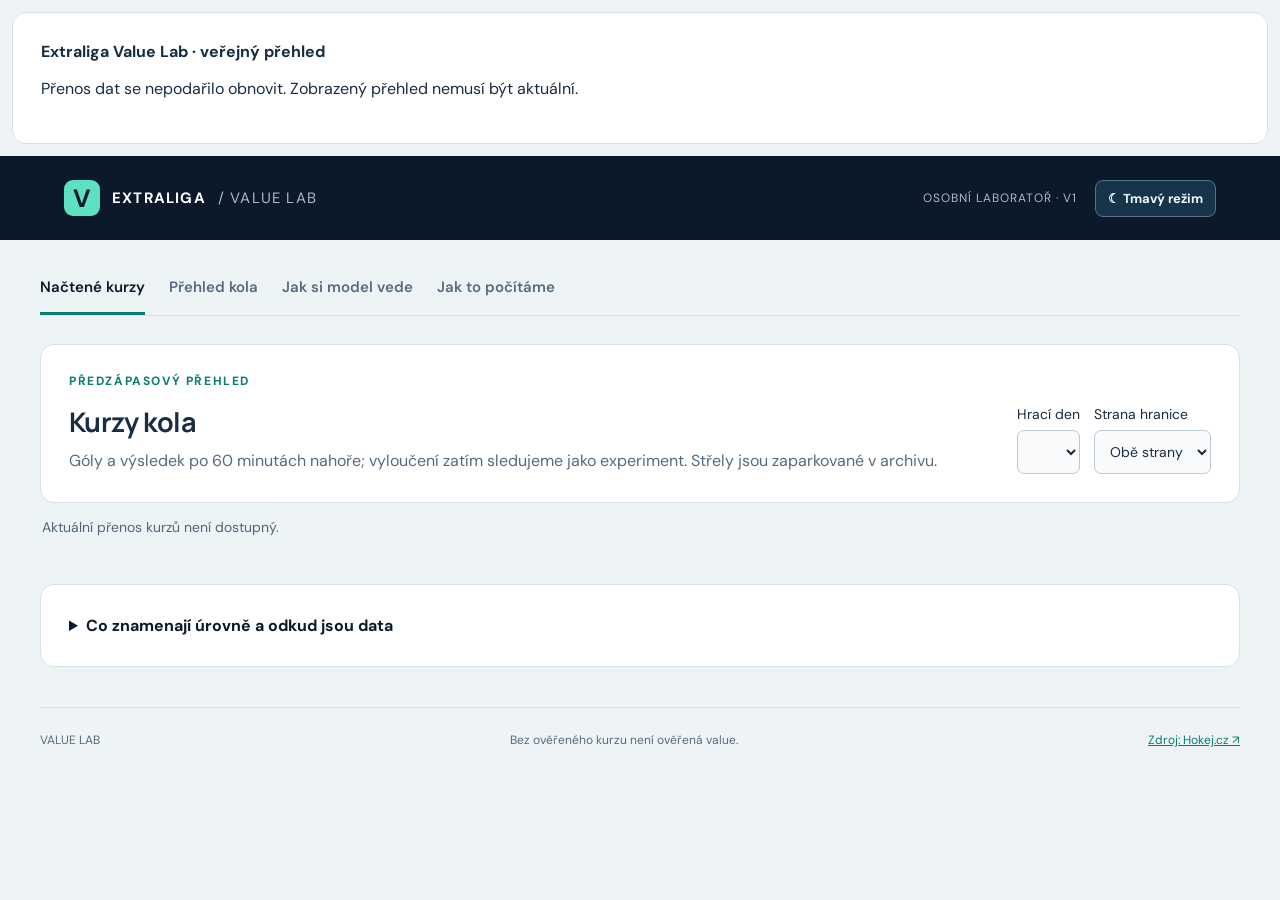
==== site/index.html @ c7c1b8c3 "Publish automatically refreshed read-only Pages app" ====
<!doctype html><html lang="cs"><head><meta charset="utf-8"><meta name="viewport" content="width=device-width,initial-scale=1"><title>Extraliga · Value Lab</title><meta name="description" content="Model pravděpodobností pro extraligu. Férové kurzy, vlastní nabídka Tipsportu a časově oddělené testování."><link rel="icon" type="image/svg+xml" href="data:image/svg+xml,%3Csvg xmlns='http://www.w3.org/2000/svg' viewBox='0 0 32 32'%3E%3Crect width='32' height='32' rx='8' fill='%230b192a'/%3E%3Cpath d='M7 8l9 17L25 8' fill='none' stroke='%235ce1c3' stroke-width='4'/%3E%3C/svg%3E"><script src="theme.js"></script><link rel="stylesheet" href="style.css"></head><body><aside class="panel" style="margin:12px"><strong>Extraliga Value Lab · veřejný přehled</strong><p id="pages-sync" role="status">Načítám poslední přenos ze soukromé aplikace…</p></aside>
<header><a class="brand" href="./"><span class="mark">V</span> EXTRALIGA <span class="brandlight">/ VALUE LAB</span></a><div class="header-actions"><span class="tag">OSOBNÍ LABORATOŘ · V1</span><button id="theme-toggle" class="theme-toggle" type="button" aria-label="Zapnout tmavý režim" aria-pressed="false">☾ Tmavý režim</button></div></header>
<main><div class="intro"><div><p class="eyebrow">ČESKÝ HOKEJ. VLASTNÍ ODHAD.</p><h1>Celé kolo. Jen smysluplné příležitosti.</h1><p class="muted">Vyšší šance, rozumný kurz a prostor říct: tenhle zápas vynechat.</p></div><div class="data-status" id="data-status">Připravuji historická data…</div></div>
<nav aria-label="Pohled aplikace"><button class="active" data-view="quotes">Načtené kurzy</button><button data-view="round">Přehled kola</button><button data-view="test">Jak si model vede</button><button data-view="method">Jak to počítáme</button></nav>
<section id="quotes" class="view"><div class="panel odds-toolbar"><div><p class="eyebrow">PŘEDZÁPASOVÝ PŘEHLED</p><h2>Kurzy kola</h2><p class="muted">Góly a výsledek po 60 minutách nahoře; vyloučení zatím sledujeme jako experiment. Střely jsou zaparkované v archivu.</p></div><div class="round-controls"><label>Hrací den<select id="odds-date"></select></label><label>Strana hranice<select id="odds-side"><option value="all">Obě strany</option><option value="over">Více než</option><option value="under">Méně než</option></select></label></div></div><div class="odds-meta"><p id="odds-status" aria-live="polite">Načítám uloženou nabídku…</p><p id="odds-context"></p></div><div id="odds-games" class="round-cards"></div><details class="panel odds-method"><summary>Co znamenají úrovně a odkud jsou data</summary><p><strong>Průzkumný tip:</strong> góly nebo výsledek po 60 minutách mají podle modelu kladný rozdíl proti uloženému kurzu. <strong>Nízká důvěra:</strong> orientační volba pro zápas, která neprošla filtrem. Žádná úroveň zatím neprokazuje výhodu proti bookmakerovi. Vyloučení zobrazujeme pouze informativně, protože pravidla nejsou ověřená. Střely zůstávají v historickém archivu, ale do nových tipů nevstupují. Výsledek do rozhodnutí čeká na přesně odpovídající kurz a ověřené vyhodnocení.</p><p>Kurzy Tipsportu přicházejí přes PulseScore. Čas stažení nemusí být časem poslední změny kurzu u Tipsportu. Modelový rozdíl = odhad šance × kurz − 1; ani kladné číslo není doložený výnos. Prahy žebříčku jsou praktická heuristika, ne zkalibrovaná sázková strategie.</p><p id="odds-check-detail" class="small"></p><p id="odds-receipt" class="small"></p></details></section><section id="round" class="view" hidden><div class="panel"><p class="eyebrow">VŠECHNY ZÁPASY VE VYBRANÝ DEN</p><div class="round-controls"><label>Hrací den<input type="date" id="round-date"></label><button id="round-today" class="secondary">Dnes</button><button id="round-next" class="secondary">Nejbližší další hrací den</button><label>Minimální šance (%)<input id="round-prob" type="number" min="50" max="95" step="1" value="65"></label><label>Minimální kurz<input id="round-odds" type="number" min="1.01" max="20" step="0.01" value="1.70"></label></div><p class="small">Vyhodnocují se jednotlivé sázky. 65% odhad stále znamená přibližně 35% riziko neúspěchu, pokud je model správně kalibrovaný. Kombinace sázek do tiketu jistotu nezvyšuje.</p><div id="round-summary" aria-live="polite">Načítám rozpis…</div></div><div id="round-cards" class="round-cards"></div></section>
<section id="analyze" class="view"><div class="workspace"><form id="calculator" class="panel controls"><p class="eyebrow">01 / ZÁPAS A TRH</p><label>Domácí<select id="home" required><option>Načítání týmů…</option></select></label><label>Hosté<select id="away" required><option>Načítání týmů…</option></select></label><label>Statistika<select id="market"><option value="goals">Góly · základní doba</option><option value="shots">Střely na branku · archivní</option><option value="penalties">Vyloučení · experimentální</option></select></label><div class="two"><label>Strana<select id="side"><option value="over">Over / více než</option><option value="under">Under / méně než</option></select></label><label>Hranice<input id="line" type="number" min="0.5" max="149.5" step="1" value="5.5" required></label></div><label>Desetinný kurz Tipsportu<input id="odds" type="number" min="1.01" max="1000" step="0.01" placeholder="Zadej skutečný kurz, např. 1,95"></label><label class="check"><input id="rules" type="checkbox"> Nabídka platí pro uvedenou dobu hry a definici statistiky.</label><button class="primary" id="calculate" type="submit" disabled>Spočítat férový kurz</button><p class="small">Kalkulačka používá ručně zadaný kurz. Automatickou nabídku najdeš v záložce Načtené kurzy. Žádné sázky se neodesílají.</p></form><div class="results"><div id="result" class="panel result"><p class="eyebrow">02 / ODHAD MODELU</p><h2>Nejdřív data, potom tip.</h2><p class="muted">Načítáme skutečné zápisy minulého ročníku. Výpočet se zpřístupní po ověření dat.</p></div><div class="panel"><h3>Rozložení celkového počtu</h3><div id="distribution" class="distribution"></div><p id="distribution-caption" class="small">Góly počítáme z prvních tří třetin; střely jsou pouze historický experiment.</p></div></div></div></section>
<section id="test" class="view" hidden><div class="panel evaluation-intro"><div><p class="eyebrow">OVĚŘOVÁNÍ V PRAXI</p><h2>Jak si model vede</h2><p class="muted">Počítáme první před zápasem uložený tip na utkání, včetně rozhodnutí nevsadit. Výsledek přidáme až po dohrání a ověření správné statistiky.</p></div><p class="small">Zelená čísla z minulosti sama o sobě neprokazují výhodu proti kurzům.</p></div><div id="prospective-results" aria-live="polite">Načítám vyhodnocení…</div></section>
<section id="method" class="view" hidden><div id="method-content" class="panel"><h2>Odhad není jistota</h2><p>Výpočet zohlední sílu útoku, obrany soupeře, domácí prostředí a stáří zápasů. Nejistota i výsledky historického testu budou viditelné u modelu.</p></div><div id="test-content" class="panel"><h2>Metodika a starší testy</h2><p>Načítám historické vyhodnocení…</p></div></section>
<footer>VALUE LAB <span>Bez ověřeného kurzu není ověřená value.</span><a href="https://www.hokej.cz/tipsport-extraliga/zapasy?matchList-filter-season=2025&matchList-filter-competition=7397&do=matchList-view-all" target="_blank" rel="noreferrer">Zdroj: Hokej.cz ↗</a></footer></main><script type="module" src="app.js"></script><script type="module" src="evaluation-ui.js"></script></body></html>
---- site/style.css ----
@import url('https://fonts.googleapis.com/css2?family=DM+Sans:wght@400;500;600;700&family=Manrope:wght@400;500;600;700;800&display=swap');
#holdout-market{font:inherit;border:1px solid #b9c9d5;border-radius:6px;padding:10px;margin:16px 0;background:#f8fafb;color:#162d44}
.round-controls{display:flex;flex-wrap:wrap;gap:14px;align-items:end}.round-controls label,.offer-form label{display:grid;gap:7px;font-size:14px}.round-controls input,.offer-form input:not([type=checkbox]),.offer-form select{font:inherit;color:#162d44;border:1px solid #b9c9d5;background:#f8fafb;border-radius:7px;padding:11px;min-width:0;width:100%}.round-controls input[type=number]{max-width:165px}.secondary{background:#0b192a;color:white;border:0;padding:13px 17px;border-radius:7px;font:inherit;font-size:14px}.round-totals{display:flex;gap:28px;flex-wrap:wrap;margin:24px 0}.round-totals strong{font-size:24px;margin-right:5px}.round-totals span{font-size:14px}.round-cards{display:grid;gap:24px;margin-top:24px}.game-header{display:flex;gap:20px;justify-content:space-between;align-items:center}.game-header h2{margin:8px 0 15px}.game-header .pill{white-space:nowrap;background:#edf2f6;color:#52667b}.game-header .candidate{background:#e2f6ef;color:#08664b}.round-reason{color:#566b80;font-size:15px;line-height:1.6;margin-top:0}.offer-details{border-top:1px solid #d7e1e8;padding-top:16px;margin-top:16px}.offer-details summary{cursor:pointer;font-weight:600;font-size:14px}.offer-form{display:grid;grid-template-columns:2fr 1fr 1fr 1fr;gap:12px;align-items:end;margin-top:20px}.offer-form .offer-check{display:flex;align-items:center;grid-column:1/4;font-size:13px}.offer-form input[type=checkbox]{accent-color:#087d70}.offer-results{display:grid;gap:10px;margin-top:18px}nav{overflow-x:auto}nav button{white-space:nowrap}@media(max-width:650px){.round-controls{display:grid;grid-template-columns:1fr 1fr}.round-controls label:first-child{grid-column:1/-1}.game-header{align-items:flex-start;flex-direction:column;gap:0}.game-header h2{font-size:23px}.offer-form{grid-template-columns:1fr 1fr}.offer-form .offer-check{grid-column:1/-1}.offer-form button{grid-column:1/-1}.round-totals{gap:12px}}
:root{font-family:'DM Sans',sans-serif;color:#162d44;background:#eef3f6;font-size:16px;--ink:#0b192a;--teal:#087d70;--muted:#566b80;--line:#d7e1e8;--mint:#5ce1c3}*{box-sizing:border-box}body{margin:0}header{background:var(--ink);color:white;min-height:84px;padding:22px max(5vw,20px);display:flex;align-items:center;justify-content:space-between;gap:20px}.brand{text-decoration:none;color:inherit;display:flex;align-items:center;gap:12px;font-size:15px;letter-spacing:1.2px;font-weight:700}.mark{display:grid;place-items:center;background:var(--mint);color:var(--ink);font-size:25px;width:36px;height:36px;border-radius:9px;letter-spacing:-3px;padding-right:3px}.brandlight{font-weight:400;color:#a8bacd}.tag{font-size:12px;letter-spacing:1px;color:#a8bacd}main{max-width:1320px;margin:auto;padding:44px 40px 20px}.intro{display:flex;justify-content:space-between;align-items:center;gap:28px;margin-bottom:32px}.eyebrow{font-size:12px;font-weight:700;letter-spacing:1.6px;color:var(--teal);margin:0 0 14px}h1,h2,h3{font-family:Manrope,sans-serif}h1{font-size:clamp(28px,3vw,42px);letter-spacing:-1.5px;margin:0 0 10px;font-weight:800}h2{font-size:27px;letter-spacing:-.7px}h3{font-size:17px;margin:0 0 18px}.muted,.small{color:var(--muted);line-height:1.6}.muted{margin:0}.small{font-size:13px}.data-status{font-size:14px;line-height:1.7;border-left:3px solid var(--teal);padding:6px 0 6px 18px;min-width:180px}nav{display:flex;gap:24px;border-bottom:1px solid var(--line);margin-bottom:28px}button{font:inherit;cursor:pointer}nav button{padding:15px 0;border:0;border-bottom:3px solid transparent;background:none;color:var(--muted);font-size:15px;font-weight:600}nav button.active{color:var(--ink);border-bottom-color:var(--teal)}.workspace{display:grid;grid-template-columns:350px 1fr;gap:24px}.panel{background:white;border:1px solid var(--line);border-radius:14px;padding:28px}.controls label{display:block;margin:0 0 18px;font-size:14px;font-weight:500}.controls select,.controls input:not([type=checkbox]){width:100%;padding:12px 10px;background:#f8fafb;border:1px solid #b9c9d5;border-radius:7px;margin-top:8px;color:var(--ink);font:inherit;min-height:46px}.two{display:grid;grid-template-columns:1fr 1fr;gap:12px}.controls .check{display:flex;gap:9px;font-size:13px;line-height:1.5;color:var(--muted);align-items:flex-start}.check input{margin-top:4px;accent-color:var(--teal)}.primary{width:100%;border:0;border-radius:8px;padding:14px;background:var(--ink);color:white;font-weight:600}.primary:hover{background:#1c3c58}.primary:disabled{opacity:.5;cursor:wait}.results{display:grid;gap:24px;align-content:start}.result{border-top:4px solid var(--teal)}.metrics{display:grid;grid-template-columns:repeat(3,1fr);gap:20px;margin:26px 0}.metric span{display:block;font-size:14px;color:var(--muted);margin-bottom:8px}.metric b{font-family:Manrope,sans-serif;font-size:36px;letter-spacing:-1px}.metric em{display:block;font-size:12px;font-style:normal;color:var(--muted);margin-top:7px}.verdict{padding:17px 20px;background:#eef4f8;border-radius:8px;line-height:1.6;font-size:15px}.verdict.good{background:#e2f6ef;color:#08664b}.verdict.warn{background:#fff3de;color:#79520b}.distribution{display:flex;align-items:flex-end;height:145px;gap:3px;padding-top:15px}.bar{background:#d5e0e8;flex:1;position:relative;min-width:0;border-radius:3px 3px 0 0}.bar.selected{background:var(--teal)}.bar span{position:absolute;top:100%;left:50%;transform:translateX(-50%);font-size:11px;color:var(--muted);padding-top:5px}.distribution+.small{margin-top:30px}.callout{border-left:3px solid #d9972e;background:#fff6e6;padding:16px 20px;line-height:1.6;margin:18px 0}.table-wrap{overflow:auto}table{border-collapse:collapse;width:100%;font-size:14px}th,td{text-align:left;padding:14px 12px;border-bottom:1px solid var(--line);white-space:nowrap}th{font-size:12px;letter-spacing:.4px;color:var(--muted);background:#f5f8fa}.test-grid{display:grid;grid-template-columns:1fr 1fr;gap:24px;margin-bottom:24px}.pill{display:inline-block;padding:5px 9px;border-radius:5px;font-size:12px;background:#e7f2ef;color:#176a59}.method-grid{display:grid;grid-template-columns:1fr 1fr;gap:24px}.method-grid p,.method-grid li{line-height:1.7;color:var(--muted)}a{color:var(--teal)}footer{display:flex;gap:20px;justify-content:space-between;margin-top:40px;padding:24px 0;border-top:1px solid var(--line);font-size:12px;color:var(--muted)}button:focus-visible,a:focus-visible,input:focus-visible,select:focus-visible{outline:3px solid #159b89;outline-offset:3px}[hidden]{display:none!important}@media(max-width:860px){main{padding:28px 20px}.workspace{grid-template-columns:1fr}.intro{align-items:flex-start;flex-direction:column;gap:15px}.data-status{font-size:13px}.tag{display:none}.test-grid,.method-grid{grid-template-columns:1fr}.panel{padding:22px}.metrics{gap:10px}.metric b{font-size:29px}footer{flex-wrap:wrap}nav{gap:20px}nav button{font-size:14px}.brand{font-size:12px;gap:8px}}@media(prefers-reduced-motion:no-preference){button{transition:background .15s}}
.round-cards{grid-template-columns:minmax(0,1fr)}.panel{min-width:0}.round-controls select{font:inherit;padding:11px;border:1px solid #b9c9d5;border-radius:7px;background:#f8fafb;color:#162d44;min-height:44px;max-width:100%}
body:has(#quotes:not([hidden])) .intro{display:none}body:has(#quotes:not([hidden])) main{padding-top:22px}
.odds-tier{display:inline-flex;align-items:center;border-radius:999px;padding:5px 10px;font-size:12px;font-weight:800;white-space:nowrap;background:#e7f2ef;color:#116750}.odds-tier-watch{background:#fff0d2;color:#805317}.odds-tier-explore{background:#eaf0ff;color:#344e87}.odds-top>.odds-tier{margin:2px 0 16px}.odds-top .odds-tier-strong{background:#237c64;color:white}.odds-top .odds-tier-watch{background:#805317;color:white}.odds-top .odds-tier-explore{background:#334e84;color:white}.odds-top:not(.odds-top-active){background:#283e50;border-color:#283e50}.odds-ladder{padding:24px 28px}.odds-ladder .odds-section-title h2{margin:0 0 14px}.odds-ladder-row{display:grid;grid-template-columns:minmax(0,1fr) 132px 72px 70px 80px;align-items:center;gap:12px;border-top:1px solid var(--line);padding:12px 0;font-size:14px}.odds-ladder-row:first-of-type{border-top:0}.odds-ladder-row small{display:block;margin-top:4px;color:var(--muted);line-height:1.4}.odds-ladder-row b{text-align:right}.odds-ladder .small{margin:12px 0 0}.odds-pick p{margin:12px 0 0;color:#416153;font-size:13px;line-height:1.5}.odds-pick-archive{background:#f0f3f6;border-left-color:#8aa0ae}.odds-pick-archive>span,.odds-pick-archive p{color:#617480}@media(max-width:800px){.odds-ladder-row{grid-template-columns:minmax(0,1fr) auto auto;gap:8px}.odds-ladder-row .odds-tier{grid-column:2/4;grid-row:1}.odds-ladder-row b{font-size:13px}.odds-ladder-row b:last-child{color:var(--teal)}}@media(max-width:500px){.odds-ladder{padding:18px}.odds-ladder-row{grid-template-columns:minmax(0,1fr) auto auto auto}.odds-ladder-row .odds-tier{grid-column:1/-1;grid-row:auto;justify-self:start}.odds-ladder-row b{text-align:left}.odds-ladder-row>div{grid-column:1/-1}.odds-ladder-row b:last-child{color:var(--teal)}}
.odds-match-grid{display:grid;grid-template-columns:repeat(2,minmax(0,1fr));gap:16px}.odds-match-grid .odds-game{align-self:start}.odds-pick.odds-pick-archive{background:#f0f3f6;border-left-color:#8aa0ae}@media(max-width:800px){.odds-match-grid{grid-template-columns:1fr}}
.odds-toolbar{display:flex;align-items:end;justify-content:space-between;gap:24px}.odds-toolbar h2{margin:0 0 8px}.odds-toolbar .round-controls{flex-shrink:0}.odds-meta{display:grid;grid-template-columns:1fr auto;align-items:center;gap:8px 24px;margin:14px 2px 20px;color:#52667b;font-size:14px;line-height:1.5}.odds-meta p{margin:0}.odds-meta #odds-context{font-weight:600}.odds-top{padding:28px 32px;background:#0b192a;color:#f4fafb;border-color:#0b192a}.odds-top-active{background:linear-gradient(125deg,#0b192a,#12384a)}.odds-top .eyebrow{color:#79e9cc}.odds-top-head{display:flex;justify-content:space-between;align-items:start;gap:15px}.odds-top h2{margin:0;font-size:clamp(24px,3vw,33px)}.odds-top h3{font-size:clamp(22px,2.5vw,29px);margin:6px 0 18px}.odds-top .pill{background:#215466;color:#d7f9ec;font-size:13px;white-space:nowrap}.odds-top-match{color:#b5d4dd;margin:22px 0 0}.odds-metrics{display:flex;flex-wrap:wrap;gap:10px}.odds-metrics span{display:grid;gap:3px;min-width:145px;padding:11px 16px;border-radius:8px;background:rgba(255,255,255,.12);font-size:13px}.odds-metrics b{font-family:Manrope,sans-serif;font-size:20px;line-height:1.2}.odds-caveat,.odds-empty{color:#d4e3e8;line-height:1.6;margin:20px 0 0}.odds-section-title{display:flex;justify-content:space-between;align-items:baseline;gap:16px}.odds-section-title h2{font-size:21px;margin:4px 0 0}.odds-section-title span{font-size:14px;color:var(--muted)}.odds-game{padding:0;overflow:hidden}.odds-game-head{display:flex;align-items:center;gap:16px;padding:22px 26px}.odds-time{font-family:Manrope,sans-serif;font-weight:800;font-size:18px;min-width:58px;color:var(--teal)}.odds-game-head h3{font-size:19px;margin:0 0 3px}.odds-game-head h3 span{color:#8b9aa9;font-weight:400}.odds-game-state{margin:0;color:var(--muted);font-size:13px}.odds-game-head .pill{margin-left:auto;background:#edf2f6;color:#52667b;white-space:nowrap}.odds-game-head .odds-pill-good{background:#dff6ec;color:#08664b}.odds-pick{margin:0 26px 20px;padding:16px 18px;background:#eef9f5;border-left:4px solid #087d70;border-radius:8px}.odds-pick>span{display:block;color:#286657;font-size:13px;font-weight:700;margin-bottom:5px}.odds-pick>strong{display:block;font-family:Manrope,sans-serif;font-size:18px;margin-bottom:12px}.odds-pick .odds-metrics span{background:white;border:1px solid #d6ece3}.odds-pick .odds-metrics b{font-size:17px}.odds-no-pick{margin:0 26px 20px;color:#52667b;font-size:14px}.odds-game-details{border-top:1px solid var(--line)}.odds-game-details>summary{padding:16px 26px;cursor:pointer;font-weight:700;list-style:none;display:flex;justify-content:space-between;gap:12px}.odds-game-details>summary::-webkit-details-marker,.odds-market>summary::-webkit-details-marker{display:none}.odds-game-details>summary:after,.odds-market>summary:after{content:'+';margin-left:12px;font-size:18px;line-height:1}.odds-game-details[open]>summary:after,.odds-market[open]>summary:after{content:'−'}.odds-game-details>summary span,.odds-market>summary small{margin-left:auto;color:var(--muted);font-weight:400;font-size:13px}.odds-game-details>p{margin:12px 26px 18px}.odds-market{margin:0 26px;border-top:1px solid var(--line)}.odds-market>summary{display:flex;gap:12px;cursor:pointer;padding:14px 0;font-weight:600;list-style:none}.odds-market .table-wrap{margin-bottom:16px}.odds-market td,.odds-market th{padding:9px 11px;font-size:13px}.odds-method{margin-top:22px;color:var(--muted);line-height:1.6}.odds-method summary{cursor:pointer;color:var(--ink);font-weight:700}.odds-method p{margin-bottom:0}@media(max-width:800px){.odds-toolbar{align-items:stretch;flex-direction:column}.odds-toolbar .round-controls{flex-shrink:1}.odds-meta{grid-template-columns:1fr}.odds-top-head{flex-wrap:wrap}.odds-section-title{flex-wrap:wrap}.odds-game-head{flex-wrap:wrap}.odds-game-head .pill{margin-left:0}}@media(max-width:500px){.odds-top{padding:23px}.odds-game-head{padding:18px}.odds-game-head h3{font-size:16px}.odds-time{font-size:15px;min-width:auto}.odds-pick{margin:0 18px 18px}.odds-no-pick{margin:0 18px 18px}.odds-game-details>summary{padding:15px 18px}.odds-market{margin:0 18px}.odds-metrics span{flex:1;min-width:130px}.odds-section-title span{font-size:13px}}
.manual-shots{margin:14px 0 22px;padding:18px 22px;border:1px solid var(--line);border-radius:12px;background:#fff}.manual-shots>summary{cursor:pointer;font-weight:700}.manual-shots form{display:grid;gap:14px;margin-top:14px}.manual-shots label{display:grid;gap:6px;font-size:14px}.manual-shots input,.manual-shots select{font:inherit;width:100%;min-width:0;padding:9px;border:1px solid #b9c9d5;border-radius:7px}.manual-shots-grid{display:grid;grid-template-columns:minmax(110px,1fr) 1fr 1fr;gap:8px;align-items:center}.manual-shots-grid b{font-size:13px}.manual-shots button{justify-self:start}
.prospective-dashboard{margin-bottom:18px}.prospective-dashboard h3{font-size:21px}.prospective-stats{display:grid;grid-template-columns:repeat(3,minmax(0,1fr));gap:10px;margin:0 0 14px}.prospective-stats div{display:grid;gap:3px;padding:15px 17px;border:1px solid var(--line);border-radius:9px;background:#f6f9fb}.prospective-stats strong{font-family:Manrope,sans-serif;font-size:25px;color:var(--ink)}.prospective-stats span{font-size:14px;color:var(--muted)}.prospective-dashboard .table-wrap{margin:18px 0}.prospective-dashboard td,.prospective-dashboard th{padding:10px 9px}.prospective-list,.prospective-archive{margin-top:16px}.prospective-list>summary,.prospective-archive>summary{cursor:pointer;font-weight:700}.prospective-list>details,.prospective-archive>details{padding:12px 0;border-top:1px solid var(--line)}.prospective-list>details:first-of-type,.prospective-archive>details:first-of-type{margin-top:12px}.prospective-list>details>summary,.prospective-archive>details>summary{cursor:pointer}@media(max-width:650px){.prospective-stats{grid-template-columns:1fr 1fr}.prospective-stats div:first-child{grid-column:1/-1}}
.prospective-heading{font-family:Manrope,sans-serif;font-size:18px;margin:25px 0 5px}.prospective-results-table{min-width:720px}.prospective-results-table td{vertical-align:middle}.prospective-results-table td strong{font-weight:700}.prospective-results-table td small{display:block;margin-top:3px;color:var(--muted)}.prospective-results-table tr.prospective-win>td{background:#e3f6ee}.prospective-results-table tr.prospective-loss>td{background:#fff0eb}.prospective-results-table tr.prospective-win>td:first-child{border-left:4px solid #18845c}.prospective-results-table tr.prospective-loss>td:first-child{border-left:4px solid #c4664c}.prospective-result{font-weight:800;white-space:nowrap}.prospective-win .prospective-result{color:#116446}.prospective-loss .prospective-result{color:#9e3d2e}html[data-theme=dark] .prospective-results-table tr.prospective-win>td{background:#1b4539}html[data-theme=dark] .prospective-results-table tr.prospective-loss>td{background:#4b302f}html[data-theme=dark] .prospective-win .prospective-result{color:#a5efd1}html[data-theme=dark] .prospective-loss .prospective-result{color:#ffbaa9}
.evaluation-intro{display:flex;justify-content:space-between;align-items:end;gap:28px;margin-bottom:16px}.evaluation-intro h2{margin:0 0 8px}.evaluation-intro>.small{max-width:260px;margin:0}.results-controls{display:flex;flex-wrap:wrap;align-items:center;gap:16px;margin-bottom:18px;padding:18px 22px}.results-controls button{flex:none}.results-controls>.small{flex-basis:100%;margin:0}.results-check{margin:0;padding:11px 14px;border-radius:8px;background:#eef4f8;color:#244258;font-size:14px;line-height:1.5;min-width:0}.results-check[data-state=success]{background:#e2f6ef;color:#08664b}.results-check[data-state=error]{background:#fff0e8;color:#843c23}.results-check[data-state=loading]{background:#edf2fa}.research-history{margin-top:18px}.research-history>summary{cursor:pointer;display:flex;justify-content:space-between;align-items:baseline;gap:16px;font-size:18px}.research-history>summary span{font-size:14px;font-weight:400;color:var(--muted)}.research-history>.small{margin:18px 0}.research-history .test-grid{margin-top:18px}.research-history .panel{background:#f8fafb}.research-history .metric b{font-size:28px}@media(max-width:700px){.evaluation-intro,.results-controls,.research-history>summary{align-items:stretch;flex-direction:column}.evaluation-intro>.small{max-width:none}.results-controls button{align-self:start}.research-history>summary span{font-size:13px}}
.odds-tier-reference{background:#e9eef3;color:#405368}.odds-top .odds-tier-reference{background:#405368;color:#fff}.odds-game-head .odds-pill-strong{background:#dff6ec;color:#08664b}.odds-game-head .odds-pill-watch{background:#fff0d2;color:#805317}.odds-game-head .odds-pill-explore{background:#eaf0ff;color:#344e87}.odds-game-head .odds-pill-reference{background:#e9eef3;color:#405368}.odds-pick-watch{background:#fff8e8;border-left-color:#bf8a22}.odds-pick-watch>span,.odds-pick-watch p{color:#805317}.odds-pick-explore{background:#eef3ff;border-left-color:#5573ae}.odds-pick-explore>span,.odds-pick-explore p{color:#344e87}.odds-pick-reference{background:#f1f4f7;border-left-color:#8a9ba9}.odds-pick-reference>span,.odds-pick-reference p{color:#405368}.odds-pick-reference .odds-metrics span{border-color:#d8e0e6}
.capture-coverage{margin-bottom:18px}.capture-coverage h3{font-size:21px}.capture-coverage>details{margin-top:14px}.capture-coverage>details>summary{cursor:pointer;font-weight:700}.capture-coverage .table-wrap{margin-top:14px}.capture-coverage td,.capture-coverage th{padding:10px 9px}.capture-status{font-weight:700}.capture-pick,.capture-no-pick{color:#08664b}.capture-waiting{color:#52667b}.capture-missing,.capture-invalid{color:#a04825}
.header-actions{display:flex;align-items:center;gap:18px}.theme-toggle{border:1px solid #557184;border-radius:8px;background:#17354a;color:#eff9fb;padding:9px 12px;font-size:13px;font-weight:700;white-space:nowrap}.theme-toggle:hover{background:#254b61}.theme-toggle:focus-visible{outline-color:#79e9cc}@media(max-width:500px){header{padding:16px 20px}.brandlight{display:none}.header-actions{gap:8px}.theme-toggle{padding:8px 10px;font-size:12px}}
html[data-theme=dark]{color-scheme:dark;color:#e9f3f7;background:#0d1925;--ink:#e9f3f7;--teal:#78dfca;--muted:#b6c9d5;--line:#395166;--mint:#5ce1c3}
html[data-theme=dark] header{background:#0a1724}
html[data-theme=dark] .mark{color:#0b192a}
html[data-theme=dark] .panel,html[data-theme=dark] .manual-shots{background:#172a3b;color:#e9f3f7}
html[data-theme=dark] .odds-top{background:#102b3a;border-color:#315366}
html[data-theme=dark] .odds-top-active{background:linear-gradient(125deg,#102b3a,#174e55)}
html[data-theme=dark] .round-controls input,html[data-theme=dark] .round-controls select,html[data-theme=dark] .offer-form input:not([type=checkbox]),html[data-theme=dark] .offer-form select,html[data-theme=dark] .controls input:not([type=checkbox]),html[data-theme=dark] .controls select,html[data-theme=dark] .manual-shots input,html[data-theme=dark] .manual-shots select,html[data-theme=dark] #holdout-market{background:#20384c;color:#eef7fa;border-color:#567087}
html[data-theme=dark] input::placeholder{color:#abc0cd;opacity:1}
html[data-theme=dark] th{background:#20364a}
html[data-theme=dark] .prospective-stats div,html[data-theme=dark] .research-history .panel{background:#20364a}
html[data-theme=dark] .results-check,html[data-theme=dark] .verdict{background:#213b50;color:#d8e9f0}
html[data-theme=dark] .results-check[data-state=success],html[data-theme=dark] .verdict.good{background:#19473b;color:#c0f1df}
html[data-theme=dark] .results-check[data-state=error],html[data-theme=dark] .verdict.warn{background:#503828;color:#ffe0bd}
html[data-theme=dark] .callout{background:#473920;color:#f5e7cb}
html[data-theme=dark] .primary,html[data-theme=dark] .secondary{background:#27677b;color:#fff}
html[data-theme=dark] .primary:hover,html[data-theme=dark] .secondary:hover{background:#34849a}
html[data-theme=dark] .pill,html[data-theme=dark] .odds-game-head .pill{background:#294759;color:#d5e9ef}
html[data-theme=dark] .odds-game-head .odds-pill-strong,html[data-theme=dark] .odds-tier,html[data-theme=dark] .odds-tier-strong{background:#19493e;color:#c4f3df}
html[data-theme=dark] .odds-game-head .odds-pill-watch,html[data-theme=dark] .odds-tier-watch{background:#51411f;color:#ffe2a0}
html[data-theme=dark] .odds-game-head .odds-pill-explore,html[data-theme=dark] .odds-tier-explore{background:#293f65;color:#d5e3ff}
html[data-theme=dark] .odds-game-head .odds-pill-reference,html[data-theme=dark] .odds-tier-reference{background:#344a5b;color:#d1dee7}
html[data-theme=dark] .odds-top .odds-tier{color:#fff}
html[data-theme=dark] .odds-pick{background:#193d36;border-left-color:#62d6b9}
html[data-theme=dark] .odds-pick>span,html[data-theme=dark] .odds-pick p{color:#c5f0e0}
html[data-theme=dark] .odds-pick-watch{background:#473b25;border-left-color:#e5b65c}
html[data-theme=dark] .odds-pick-watch>span,html[data-theme=dark] .odds-pick-watch p{color:#ffe0a4}
html[data-theme=dark] .odds-pick-explore{background:#273b5a;border-left-color:#8eade5}
html[data-theme=dark] .odds-pick-explore>span,html[data-theme=dark] .odds-pick-explore p{color:#d5e3ff}
html[data-theme=dark] .odds-pick-reference,html[data-theme=dark] .odds-pick-archive{background:#263b4b;border-left-color:#8ba6b9}
html[data-theme=dark] .odds-pick-reference>span,html[data-theme=dark] .odds-pick-reference p,html[data-theme=dark] .odds-pick-archive>span,html[data-theme=dark] .odds-pick-archive p{color:#d0dfeb}
html[data-theme=dark] .odds-pick .odds-metrics span{background:#193044;border-color:#466273}
html[data-theme=dark] .odds-meta,html[data-theme=dark] .odds-game-state,html[data-theme=dark] .round-reason,html[data-theme=dark] .odds-no-pick{color:#b6c9d5}
html[data-theme=dark] .bar{background:#486174}
html[data-theme=dark] .bar.selected{background:#62d6b9}
html[data-theme=dark] .capture-pick,html[data-theme=dark] .capture-no-pick{color:#a5efd1}
html[data-theme=dark] .capture-waiting{color:#b6c9d5}
html[data-theme=dark] .capture-missing,html[data-theme=dark] .capture-invalid{color:#ffbd9c}
.settlement-win{--settlement-fill:#e3f6ee;--settlement-edge:#18845c;--settlement-ink:#116446}.settlement-loss{--settlement-fill:#fff0eb;--settlement-edge:#c4664c;--settlement-ink:#9e3d2e}
tr.settlement-win>td,tr.settlement-loss>td{background:var(--settlement-fill)}tr.settlement-win>td:first-child,tr.settlement-loss>td:first-child{border-left:4px solid var(--settlement-edge)}.settlement-win .settlement-result,.settlement-loss .settlement-result{color:var(--settlement-ink);font-weight:800;white-space:nowrap}
.settlement-banner{display:grid;gap:5px;padding:13px 16px;border:1px solid var(--line);border-radius:8px;background:#f3f6f8;font-size:14px;line-height:1.5}.settlement-banner strong{font-family:Manrope,sans-serif}.settlement-banner small{color:var(--muted)}.settlement-banner.settlement-win,.settlement-banner.settlement-loss{background:var(--settlement-fill);border-color:var(--settlement-edge)}.settlement-banner.settlement-win strong,.settlement-banner.settlement-loss strong{color:var(--settlement-ink)}.odds-game>.settlement-banner{margin:0 26px 18px}.game-card>.settlement-banner{margin:8px 0 18px}.game-card.settlement-win,.game-card.settlement-loss,.odds-game.settlement-win,.odds-game.settlement-loss{border-color:var(--settlement-edge)}.settlement-detail.settlement-win,.settlement-detail.settlement-loss{border-left:4px solid var(--settlement-edge);padding-left:12px;background:var(--settlement-fill)}
html[data-theme=dark] .settlement-win{--settlement-fill:#1b4539;--settlement-edge:#58c69b;--settlement-ink:#a5efd1}html[data-theme=dark] .settlement-loss{--settlement-fill:#4b302f;--settlement-edge:#e99881;--settlement-ink:#ffbaa9}html[data-theme=dark] .settlement-banner{background:#20364a}html[data-theme=dark] .settlement-banner.settlement-win,html[data-theme=dark] .settlement-banner.settlement-loss{background:var(--settlement-fill)}
@media(max-width:500px){.odds-game>.settlement-banner{margin:0 18px 18px}}
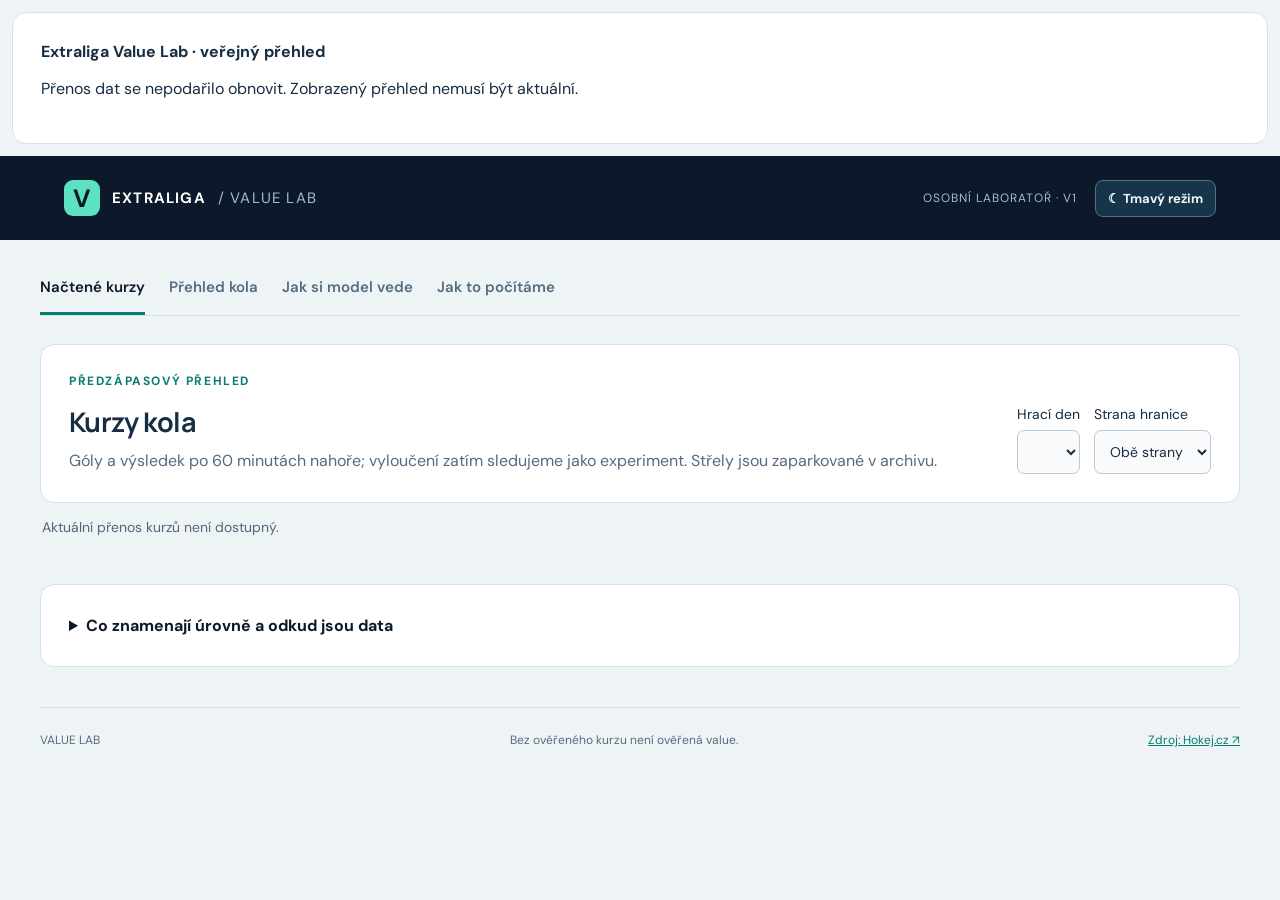
==== commit da180318: "Refresh cached evaluation module after details release" ====
--- a/site/index.html
+++ b/site/index.html
@@ -6,4 +6,4 @@
 <section id="analyze" class="view"><div class="workspace"><form id="calculator" class="panel controls"><p class="eyebrow">01 / ZÁPAS A TRH</p><label>Domácí<select id="home" required><option>Načítání týmů…</option></select></label><label>Hosté<select id="away" required><option>Načítání týmů…</option></select></label><label>Statistika<select id="market"><option value="goals">Góly · základní doba</option><option value="shots">Střely na branku · archivní</option><option value="penalties">Vyloučení · experimentální</option></select></label><div class="two"><label>Strana<select id="side"><option value="over">Over / více než</option><option value="under">Under / méně než</option></select></label><label>Hranice<input id="line" type="number" min="0.5" max="149.5" step="1" value="5.5" required></label></div><label>Desetinný kurz Tipsportu<input id="odds" type="number" min="1.01" max="1000" step="0.01" placeholder="Zadej skutečný kurz, např. 1,95"></label><label class="check"><input id="rules" type="checkbox"> Nabídka platí pro uvedenou dobu hry a definici statistiky.</label><button class="primary" id="calculate" type="submit" disabled>Spočítat férový kurz</button><p class="small">Kalkulačka používá ručně zadaný kurz. Automatickou nabídku najdeš v záložce Načtené kurzy. Žádné sázky se neodesílají.</p></form><div class="results"><div id="result" class="panel result"><p class="eyebrow">02 / ODHAD MODELU</p><h2>Nejdřív data, potom tip.</h2><p class="muted">Načítáme skutečné zápisy minulého ročníku. Výpočet se zpřístupní po ověření dat.</p></div><div class="panel"><h3>Rozložení celkového počtu</h3><div id="distribution" class="distribution"></div><p id="distribution-caption" class="small">Góly počítáme z prvních tří třetin; střely jsou pouze historický experiment.</p></div></div></div></section>
 <section id="test" class="view" hidden><div class="panel evaluation-intro"><div><p class="eyebrow">OVĚŘOVÁNÍ V PRAXI</p><h2>Jak si model vede</h2><p class="muted">Počítáme první před zápasem uložený tip na utkání, včetně rozhodnutí nevsadit. Výsledek přidáme až po dohrání a ověření správné statistiky.</p></div><p class="small">Zelená čísla z minulosti sama o sobě neprokazují výhodu proti kurzům.</p></div><div id="prospective-results" aria-live="polite">Načítám vyhodnocení…</div></section>
 <section id="method" class="view" hidden><div id="method-content" class="panel"><h2>Odhad není jistota</h2><p>Výpočet zohlední sílu útoku, obrany soupeře, domácí prostředí a stáří zápasů. Nejistota i výsledky historického testu budou viditelné u modelu.</p></div><div id="test-content" class="panel"><h2>Metodika a starší testy</h2><p>Načítám historické vyhodnocení…</p></div></section>
-<footer>VALUE LAB <span>Bez ověřeného kurzu není ověřená value.</span><a href="https://www.hokej.cz/tipsport-extraliga/zapasy?matchList-filter-season=2025&matchList-filter-competition=7397&do=matchList-view-all" target="_blank" rel="noreferrer">Zdroj: Hokej.cz ↗</a></footer></main><script type="module" src="app.js"></script><script type="module" src="evaluation-ui.js"></script></body></html>
+<footer>VALUE LAB <span>Bez ověřeného kurzu není ověřená value.</span><a href="https://www.hokej.cz/tipsport-extraliga/zapasy?matchList-filter-season=2025&matchList-filter-competition=7397&do=matchList-view-all" target="_blank" rel="noreferrer">Zdroj: Hokej.cz ↗</a></footer></main><script type="module" src="app.js"></script><script type="module" src="evaluation-ui.js?v=71"></script></body></html>
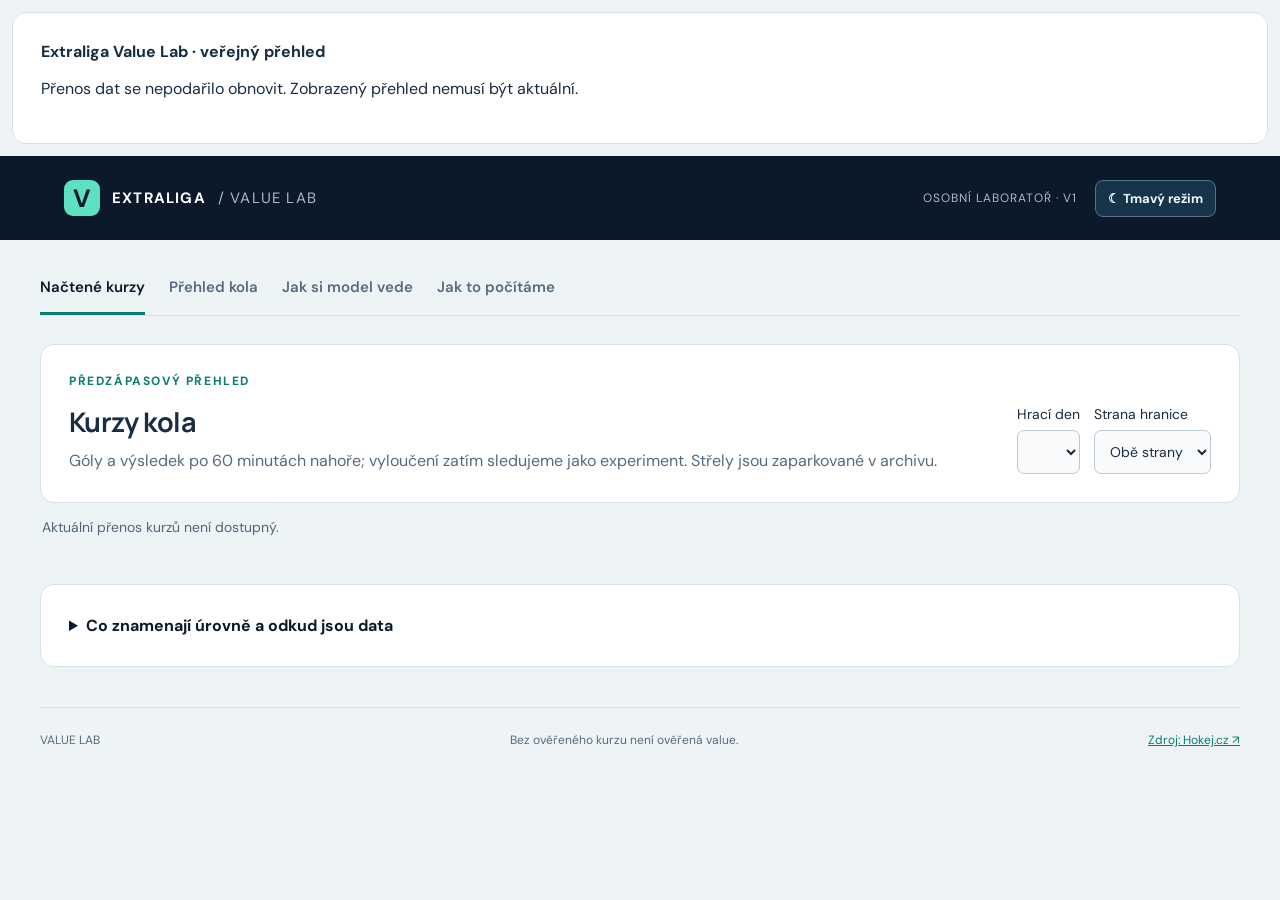
==== commit 35b7cd2b: "Simplify performance overview and collapse diagnostics" ====
--- a/site/index.html
+++ b/site/index.html
@@ -6,4 +6,4 @@
 <section id="analyze" class="view"><div class="workspace"><form id="calculator" class="panel controls"><p class="eyebrow">01 / ZÁPAS A TRH</p><label>Domácí<select id="home" required><option>Načítání týmů…</option></select></label><label>Hosté<select id="away" required><option>Načítání týmů…</option></select></label><label>Statistika<select id="market"><option value="goals">Góly · základní doba</option><option value="shots">Střely na branku · archivní</option><option value="penalties">Vyloučení · experimentální</option></select></label><div class="two"><label>Strana<select id="side"><option value="over">Over / více než</option><option value="under">Under / méně než</option></select></label><label>Hranice<input id="line" type="number" min="0.5" max="149.5" step="1" value="5.5" required></label></div><label>Desetinný kurz Tipsportu<input id="odds" type="number" min="1.01" max="1000" step="0.01" placeholder="Zadej skutečný kurz, např. 1,95"></label><label class="check"><input id="rules" type="checkbox"> Nabídka platí pro uvedenou dobu hry a definici statistiky.</label><button class="primary" id="calculate" type="submit" disabled>Spočítat férový kurz</button><p class="small">Kalkulačka používá ručně zadaný kurz. Automatickou nabídku najdeš v záložce Načtené kurzy. Žádné sázky se neodesílají.</p></form><div class="results"><div id="result" class="panel result"><p class="eyebrow">02 / ODHAD MODELU</p><h2>Nejdřív data, potom tip.</h2><p class="muted">Načítáme skutečné zápisy minulého ročníku. Výpočet se zpřístupní po ověření dat.</p></div><div class="panel"><h3>Rozložení celkového počtu</h3><div id="distribution" class="distribution"></div><p id="distribution-caption" class="small">Góly počítáme z prvních tří třetin; střely jsou pouze historický experiment.</p></div></div></div></section>
 <section id="test" class="view" hidden><div class="panel evaluation-intro"><div><p class="eyebrow">OVĚŘOVÁNÍ V PRAXI</p><h2>Jak si model vede</h2><p class="muted">Počítáme první před zápasem uložený tip na utkání, včetně rozhodnutí nevsadit. Výsledek přidáme až po dohrání a ověření správné statistiky.</p></div><p class="small">Zelená čísla z minulosti sama o sobě neprokazují výhodu proti kurzům.</p></div><div id="prospective-results" aria-live="polite">Načítám vyhodnocení…</div></section>
 <section id="method" class="view" hidden><div id="method-content" class="panel"><h2>Odhad není jistota</h2><p>Výpočet zohlední sílu útoku, obrany soupeře, domácí prostředí a stáří zápasů. Nejistota i výsledky historického testu budou viditelné u modelu.</p></div><div id="test-content" class="panel"><h2>Metodika a starší testy</h2><p>Načítám historické vyhodnocení…</p></div></section>
-<footer>VALUE LAB <span>Bez ověřeného kurzu není ověřená value.</span><a href="https://www.hokej.cz/tipsport-extraliga/zapasy?matchList-filter-season=2025&matchList-filter-competition=7397&do=matchList-view-all" target="_blank" rel="noreferrer">Zdroj: Hokej.cz ↗</a></footer></main><script type="module" src="app.js"></script><script type="module" src="evaluation-ui.js?v=71"></script></body></html>
+<footer>VALUE LAB <span>Bez ověřeného kurzu není ověřená value.</span><a href="https://www.hokej.cz/tipsport-extraliga/zapasy?matchList-filter-season=2025&matchList-filter-competition=7397&do=matchList-view-all" target="_blank" rel="noreferrer">Zdroj: Hokej.cz ↗</a></footer></main><script type="module" src="app.js"></script><script type="module" src="evaluation-ui.js?v=72"></script></body></html>
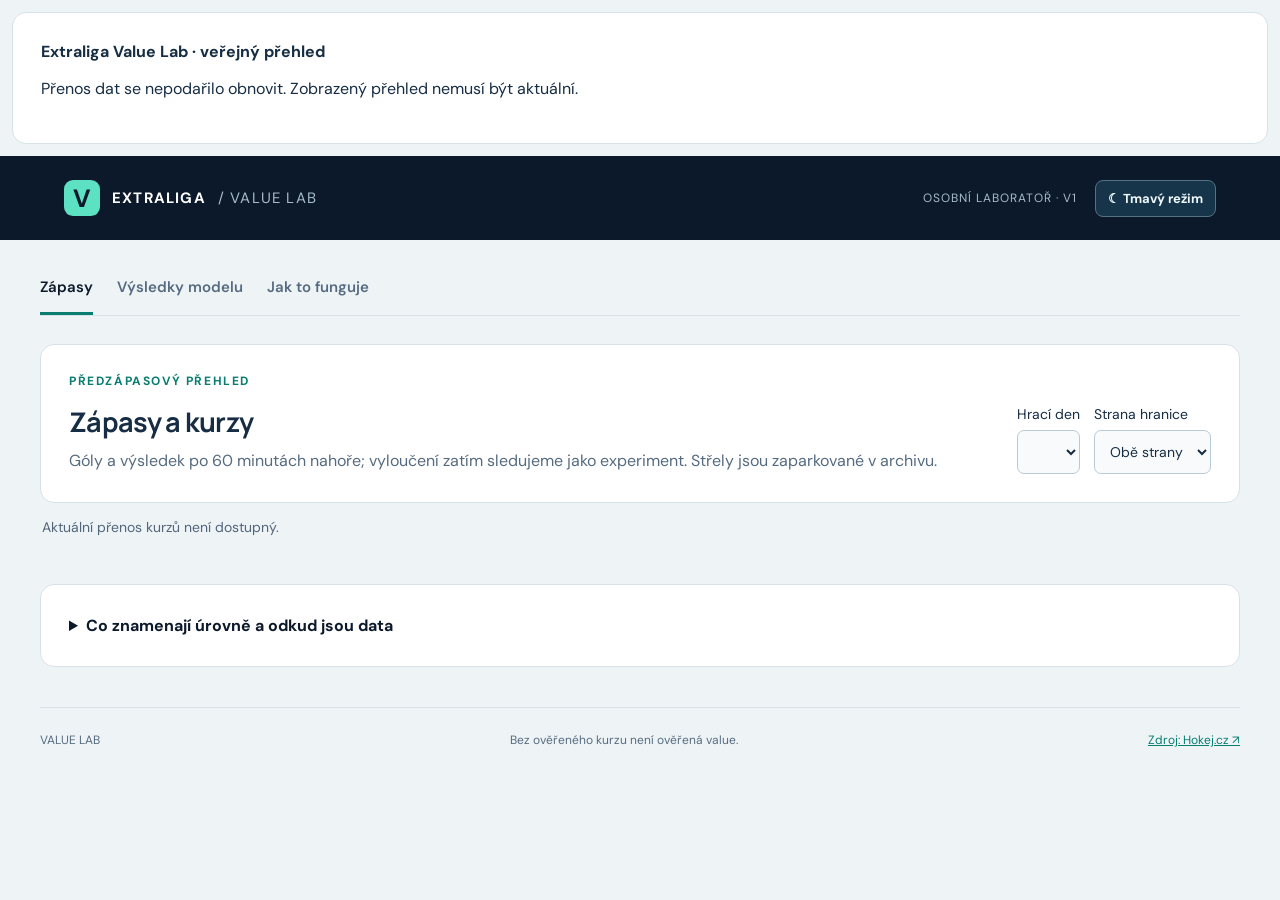
==== commit af9ec1e2: "Unify matches schedule and quotes with explicit missing data" ====
--- a/site/index.html
+++ b/site/index.html
@@ -1,9 +1,9 @@
 <!doctype html><html lang="cs"><head><meta charset="utf-8"><meta name="viewport" content="width=device-width,initial-scale=1"><title>Extraliga · Value Lab</title><meta name="description" content="Model pravděpodobností pro extraligu. Férové kurzy, vlastní nabídka Tipsportu a časově oddělené testování."><link rel="icon" type="image/svg+xml" href="data:image/svg+xml,%3Csvg xmlns='http://www.w3.org/2000/svg' viewBox='0 0 32 32'%3E%3Crect width='32' height='32' rx='8' fill='%230b192a'/%3E%3Cpath d='M7 8l9 17L25 8' fill='none' stroke='%235ce1c3' stroke-width='4'/%3E%3C/svg%3E"><script src="theme.js"></script><link rel="stylesheet" href="style.css"></head><body><aside class="panel" style="margin:12px"><strong>Extraliga Value Lab · veřejný přehled</strong><p id="pages-sync" role="status">Načítám poslední přenos ze soukromé aplikace…</p></aside>
 <header><a class="brand" href="./"><span class="mark">V</span> EXTRALIGA <span class="brandlight">/ VALUE LAB</span></a><div class="header-actions"><span class="tag">OSOBNÍ LABORATOŘ · V1</span><button id="theme-toggle" class="theme-toggle" type="button" aria-label="Zapnout tmavý režim" aria-pressed="false">☾ Tmavý režim</button></div></header>
-<main><div class="intro"><div><p class="eyebrow">ČESKÝ HOKEJ. VLASTNÍ ODHAD.</p><h1>Celé kolo. Jen smysluplné příležitosti.</h1><p class="muted">Vyšší šance, rozumný kurz a prostor říct: tenhle zápas vynechat.</p></div><div class="data-status" id="data-status">Připravuji historická data…</div></div>
-<nav aria-label="Pohled aplikace"><button class="active" data-view="quotes">Načtené kurzy</button><button data-view="round">Přehled kola</button><button data-view="test">Jak si model vede</button><button data-view="method">Jak to počítáme</button></nav>
-<section id="quotes" class="view"><div class="panel odds-toolbar"><div><p class="eyebrow">PŘEDZÁPASOVÝ PŘEHLED</p><h2>Kurzy kola</h2><p class="muted">Góly a výsledek po 60 minutách nahoře; vyloučení zatím sledujeme jako experiment. Střely jsou zaparkované v archivu.</p></div><div class="round-controls"><label>Hrací den<select id="odds-date"></select></label><label>Strana hranice<select id="odds-side"><option value="all">Obě strany</option><option value="over">Více než</option><option value="under">Méně než</option></select></label></div></div><div class="odds-meta"><p id="odds-status" aria-live="polite">Načítám uloženou nabídku…</p><p id="odds-context"></p></div><div id="odds-games" class="round-cards"></div><details class="panel odds-method"><summary>Co znamenají úrovně a odkud jsou data</summary><p><strong>Průzkumný tip:</strong> góly nebo výsledek po 60 minutách mají podle modelu kladný rozdíl proti uloženému kurzu. <strong>Nízká důvěra:</strong> orientační volba pro zápas, která neprošla filtrem. Žádná úroveň zatím neprokazuje výhodu proti bookmakerovi. Vyloučení zobrazujeme pouze informativně, protože pravidla nejsou ověřená. Střely zůstávají v historickém archivu, ale do nových tipů nevstupují. Výsledek do rozhodnutí čeká na přesně odpovídající kurz a ověřené vyhodnocení.</p><p>Kurzy Tipsportu přicházejí přes PulseScore. Čas stažení nemusí být časem poslední změny kurzu u Tipsportu. Modelový rozdíl = odhad šance × kurz − 1; ani kladné číslo není doložený výnos. Prahy žebříčku jsou praktická heuristika, ne zkalibrovaná sázková strategie.</p><p id="odds-check-detail" class="small"></p><p id="odds-receipt" class="small"></p></details></section><section id="round" class="view" hidden><div class="panel"><p class="eyebrow">VŠECHNY ZÁPASY VE VYBRANÝ DEN</p><div class="round-controls"><label>Hrací den<input type="date" id="round-date"></label><button id="round-today" class="secondary">Dnes</button><button id="round-next" class="secondary">Nejbližší další hrací den</button><label>Minimální šance (%)<input id="round-prob" type="number" min="50" max="95" step="1" value="65"></label><label>Minimální kurz<input id="round-odds" type="number" min="1.01" max="20" step="0.01" value="1.70"></label></div><p class="small">Vyhodnocují se jednotlivé sázky. 65% odhad stále znamená přibližně 35% riziko neúspěchu, pokud je model správně kalibrovaný. Kombinace sázek do tiketu jistotu nezvyšuje.</p><div id="round-summary" aria-live="polite">Načítám rozpis…</div></div><div id="round-cards" class="round-cards"></div></section>
+<main><div class="intro"><div><p class="eyebrow">ČESKÝ HOKEJ. VLASTNÍ ODHAD.</p><h1>Zápasy, kurzy a ověřené výsledky.</h1><p class="muted">Předzápasové odhady s možností říct bez tipu. Výhoda modelu zatím není prokázaná.</p></div><div class="data-status" id="data-status">Připravuji historická data…</div></div>
+<nav aria-label="Pohled aplikace"><button class="active" data-view="quotes">Zápasy</button><button data-view="test">Výsledky modelu</button><button data-view="method">Jak to funguje</button></nav>
+<section id="quotes" class="view"><div class="panel odds-toolbar"><div><p class="eyebrow">PŘEDZÁPASOVÝ PŘEHLED</p><h2>Zápasy a kurzy</h2><p class="muted">Góly a výsledek po 60 minutách nahoře; vyloučení zatím sledujeme jako experiment. Střely jsou zaparkované v archivu.</p></div><div class="round-controls"><label>Hrací den<select id="odds-date"></select></label><label>Strana hranice<select id="odds-side"><option value="all">Obě strany</option><option value="over">Více než</option><option value="under">Méně než</option></select></label></div></div><div class="odds-meta"><p id="odds-status" aria-live="polite">Načítám uloženou nabídku…</p><p id="odds-context"></p></div><div id="odds-games" class="round-cards"></div><details class="panel odds-method"><summary>Co znamenají úrovně a odkud jsou data</summary><p><strong>Průzkumný tip:</strong> góly nebo výsledek po 60 minutách mají podle modelu kladný rozdíl proti uloženému kurzu. <strong>Nízká důvěra:</strong> orientační volba pro zápas, která neprošla filtrem. Žádná úroveň zatím neprokazuje výhodu proti bookmakerovi. Vyloučení zobrazujeme pouze informativně, protože pravidla nejsou ověřená. Střely zůstávají v historickém archivu, ale do nových tipů nevstupují. Výsledek do rozhodnutí čeká na přesně odpovídající kurz a ověřené vyhodnocení.</p><p>Kurzy Tipsportu přicházejí přes PulseScore. Čas stažení nemusí být časem poslední změny kurzu u Tipsportu. Modelový rozdíl = odhad šance × kurz − 1; ani kladné číslo není doložený výnos. Prahy žebříčku jsou praktická heuristika, ne zkalibrovaná sázková strategie.</p><p id="odds-check-detail" class="small"></p><p id="odds-receipt" class="small"></p></details></section><section id="round" class="view" hidden><div class="panel"><p class="eyebrow">VŠECHNY ZÁPASY VE VYBRANÝ DEN</p><div class="round-controls"><label>Hrací den<input type="date" id="round-date"></label><button id="round-today" class="secondary">Dnes</button><button id="round-next" class="secondary">Nejbližší další hrací den</button><label>Minimální šance (%)<input id="round-prob" type="number" min="50" max="95" step="1" value="65"></label><label>Minimální kurz<input id="round-odds" type="number" min="1.01" max="20" step="0.01" value="1.70"></label></div><p class="small">Vyhodnocují se jednotlivé sázky. 65% odhad stále znamená přibližně 35% riziko neúspěchu, pokud je model správně kalibrovaný. Kombinace sázek do tiketu jistotu nezvyšuje.</p><div id="round-summary" aria-live="polite">Načítám rozpis…</div></div><div id="round-cards" class="round-cards"></div></section>
 <section id="analyze" class="view"><div class="workspace"><form id="calculator" class="panel controls"><p class="eyebrow">01 / ZÁPAS A TRH</p><label>Domácí<select id="home" required><option>Načítání týmů…</option></select></label><label>Hosté<select id="away" required><option>Načítání týmů…</option></select></label><label>Statistika<select id="market"><option value="goals">Góly · základní doba</option><option value="shots">Střely na branku · archivní</option><option value="penalties">Vyloučení · experimentální</option></select></label><div class="two"><label>Strana<select id="side"><option value="over">Over / více než</option><option value="under">Under / méně než</option></select></label><label>Hranice<input id="line" type="number" min="0.5" max="149.5" step="1" value="5.5" required></label></div><label>Desetinný kurz Tipsportu<input id="odds" type="number" min="1.01" max="1000" step="0.01" placeholder="Zadej skutečný kurz, např. 1,95"></label><label class="check"><input id="rules" type="checkbox"> Nabídka platí pro uvedenou dobu hry a definici statistiky.</label><button class="primary" id="calculate" type="submit" disabled>Spočítat férový kurz</button><p class="small">Kalkulačka používá ručně zadaný kurz. Automatickou nabídku najdeš v záložce Načtené kurzy. Žádné sázky se neodesílají.</p></form><div class="results"><div id="result" class="panel result"><p class="eyebrow">02 / ODHAD MODELU</p><h2>Nejdřív data, potom tip.</h2><p class="muted">Načítáme skutečné zápisy minulého ročníku. Výpočet se zpřístupní po ověření dat.</p></div><div class="panel"><h3>Rozložení celkového počtu</h3><div id="distribution" class="distribution"></div><p id="distribution-caption" class="small">Góly počítáme z prvních tří třetin; střely jsou pouze historický experiment.</p></div></div></div></section>
 <section id="test" class="view" hidden><div class="panel evaluation-intro"><div><p class="eyebrow">OVĚŘOVÁNÍ V PRAXI</p><h2>Jak si model vede</h2><p class="muted">Počítáme první před zápasem uložený tip na utkání, včetně rozhodnutí nevsadit. Výsledek přidáme až po dohrání a ověření správné statistiky.</p></div><p class="small">Zelená čísla z minulosti sama o sobě neprokazují výhodu proti kurzům.</p></div><div id="prospective-results" aria-live="polite">Načítám vyhodnocení…</div></section>
 <section id="method" class="view" hidden><div id="method-content" class="panel"><h2>Odhad není jistota</h2><p>Výpočet zohlední sílu útoku, obrany soupeře, domácí prostředí a stáří zápasů. Nejistota i výsledky historického testu budou viditelné u modelu.</p></div><div id="test-content" class="panel"><h2>Metodika a starší testy</h2><p>Načítám historické vyhodnocení…</p></div></section>
-<footer>VALUE LAB <span>Bez ověřeného kurzu není ověřená value.</span><a href="https://www.hokej.cz/tipsport-extraliga/zapasy?matchList-filter-season=2025&matchList-filter-competition=7397&do=matchList-view-all" target="_blank" rel="noreferrer">Zdroj: Hokej.cz ↗</a></footer></main><script type="module" src="app.js"></script><script type="module" src="evaluation-ui.js?v=72"></script></body></html>
+<footer>VALUE LAB <span>Bez ověřeného kurzu není ověřená value.</span><a href="https://www.hokej.cz/tipsport-extraliga/zapasy?matchList-filter-season=2025&matchList-filter-competition=7397&do=matchList-view-all" target="_blank" rel="noreferrer">Zdroj: Hokej.cz ↗</a></footer></main><script type="module" src="app.js?v=73"></script><script type="module" src="evaluation-ui.js?v=72"></script></body></html>
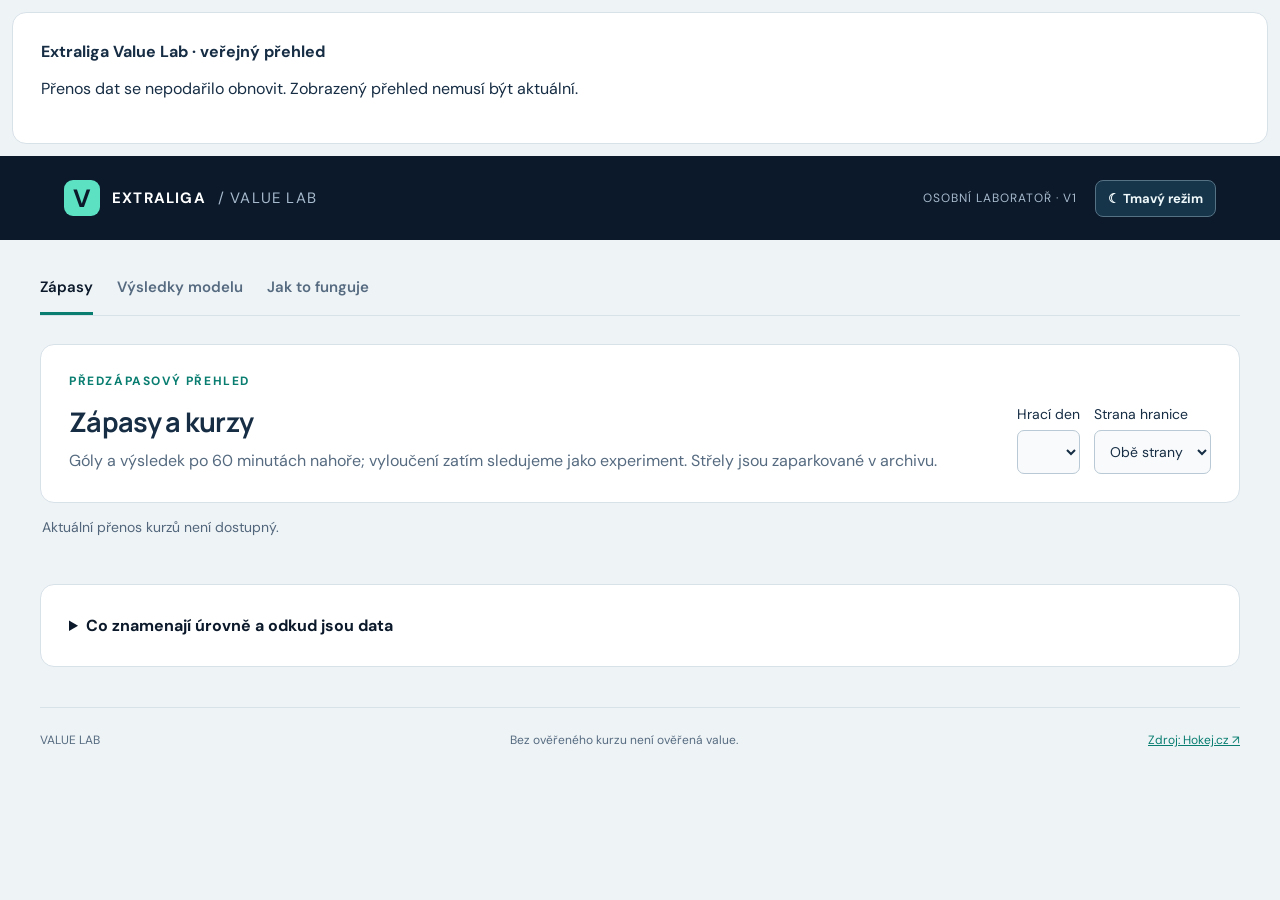
==== commit 3ec59b33: "Show stored result event and kickoff mismatch details" ====
--- a/site/index.html
+++ b/site/index.html
@@ -6,4 +6,4 @@
 <section id="analyze" class="view"><div class="workspace"><form id="calculator" class="panel controls"><p class="eyebrow">01 / ZÁPAS A TRH</p><label>Domácí<select id="home" required><option>Načítání týmů…</option></select></label><label>Hosté<select id="away" required><option>Načítání týmů…</option></select></label><label>Statistika<select id="market"><option value="goals">Góly · základní doba</option><option value="shots">Střely na branku · archivní</option><option value="penalties">Vyloučení · experimentální</option></select></label><div class="two"><label>Strana<select id="side"><option value="over">Over / více než</option><option value="under">Under / méně než</option></select></label><label>Hranice<input id="line" type="number" min="0.5" max="149.5" step="1" value="5.5" required></label></div><label>Desetinný kurz Tipsportu<input id="odds" type="number" min="1.01" max="1000" step="0.01" placeholder="Zadej skutečný kurz, např. 1,95"></label><label class="check"><input id="rules" type="checkbox"> Nabídka platí pro uvedenou dobu hry a definici statistiky.</label><button class="primary" id="calculate" type="submit" disabled>Spočítat férový kurz</button><p class="small">Kalkulačka používá ručně zadaný kurz. Automatickou nabídku najdeš v záložce Načtené kurzy. Žádné sázky se neodesílají.</p></form><div class="results"><div id="result" class="panel result"><p class="eyebrow">02 / ODHAD MODELU</p><h2>Nejdřív data, potom tip.</h2><p class="muted">Načítáme skutečné zápisy minulého ročníku. Výpočet se zpřístupní po ověření dat.</p></div><div class="panel"><h3>Rozložení celkového počtu</h3><div id="distribution" class="distribution"></div><p id="distribution-caption" class="small">Góly počítáme z prvních tří třetin; střely jsou pouze historický experiment.</p></div></div></div></section>
 <section id="test" class="view" hidden><div class="panel evaluation-intro"><div><p class="eyebrow">OVĚŘOVÁNÍ V PRAXI</p><h2>Jak si model vede</h2><p class="muted">Počítáme první před zápasem uložený tip na utkání, včetně rozhodnutí nevsadit. Výsledek přidáme až po dohrání a ověření správné statistiky.</p></div><p class="small">Zelená čísla z minulosti sama o sobě neprokazují výhodu proti kurzům.</p></div><div id="prospective-results" aria-live="polite">Načítám vyhodnocení…</div></section>
 <section id="method" class="view" hidden><div id="method-content" class="panel"><h2>Odhad není jistota</h2><p>Výpočet zohlední sílu útoku, obrany soupeře, domácí prostředí a stáří zápasů. Nejistota i výsledky historického testu budou viditelné u modelu.</p></div><div id="test-content" class="panel"><h2>Metodika a starší testy</h2><p>Načítám historické vyhodnocení…</p></div></section>
-<footer>VALUE LAB <span>Bez ověřeného kurzu není ověřená value.</span><a href="https://www.hokej.cz/tipsport-extraliga/zapasy?matchList-filter-season=2025&matchList-filter-competition=7397&do=matchList-view-all" target="_blank" rel="noreferrer">Zdroj: Hokej.cz ↗</a></footer></main><script type="module" src="app.js?v=73"></script><script type="module" src="evaluation-ui.js?v=72"></script></body></html>
+<footer>VALUE LAB <span>Bez ověřeného kurzu není ověřená value.</span><a href="https://www.hokej.cz/tipsport-extraliga/zapasy?matchList-filter-season=2025&matchList-filter-competition=7397&do=matchList-view-all" target="_blank" rel="noreferrer">Zdroj: Hokej.cz ↗</a></footer></main><script type="module" src="app.js?v=73"></script><script type="module" src="evaluation-ui.js?v=74"></script></body></html>
